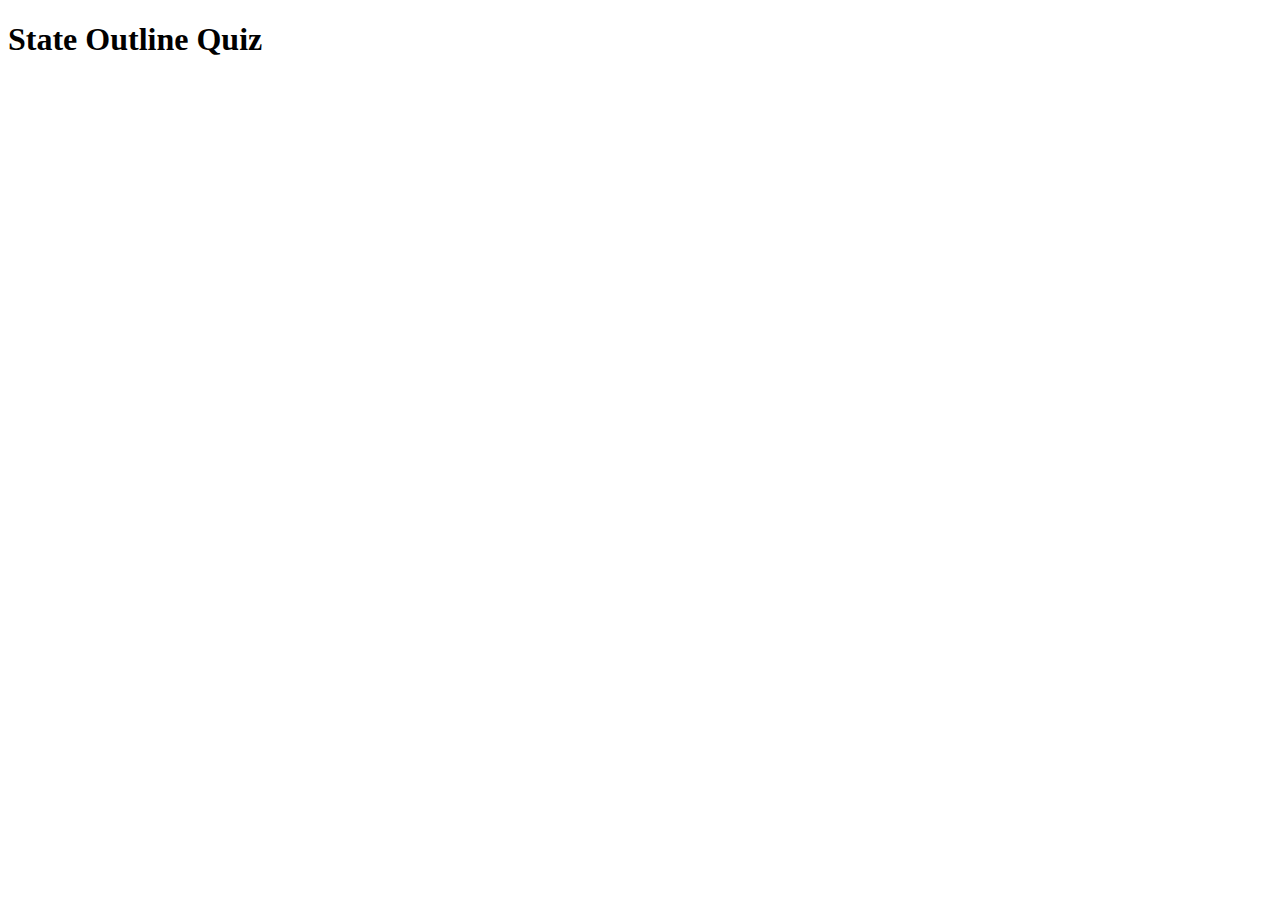
==== index.html @ 36a153f1 "added bolierplate code to HTML and set up divs for quiz sections" ====
<!DOCTYPE html>
<html lang="en">
<head>
    <meta charset="UTF-8">
    <meta name="viewport" content="width=device-width, initial-scale=1.0">
    <title>State Outline Quiz</title>
</head>
<body>
    <div id="quiz">
        <h1>State Outline Quiz</h1>
        <div id="questions">

        </div>
        <div id="choices">

        </div>
        <div id="results">

        </div>
    </div>
</body>
</html>
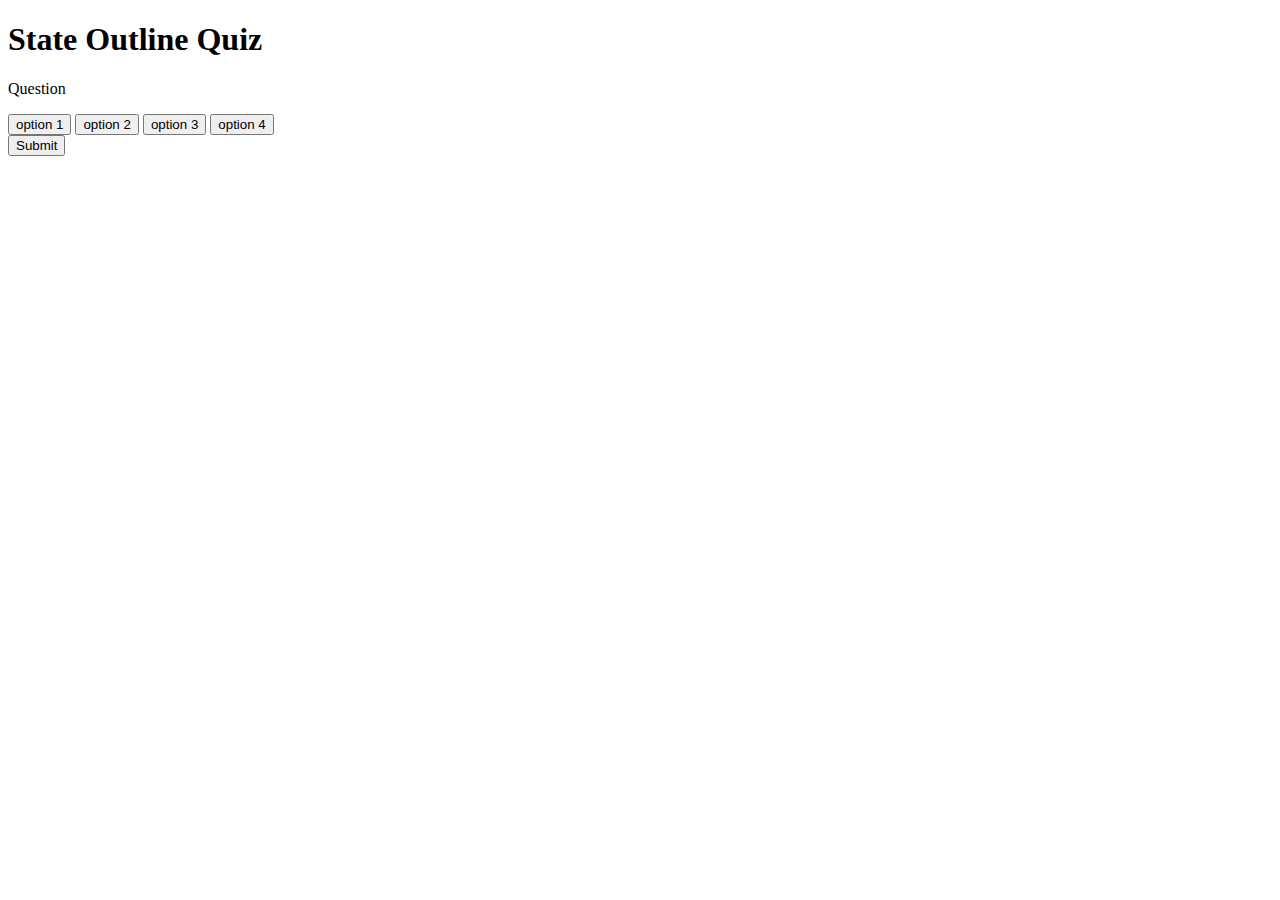
==== commit ce33fe6b: "added option buttons and more placeholder content to HTML" ====
--- a/index.html
+++ b/index.html
@@ -4,15 +4,23 @@
     <meta charset="UTF-8">
     <meta name="viewport" content="width=device-width, initial-scale=1.0">
     <title>State Outline Quiz</title>
+    <link rel="stylesheet" href="style.css">
 </head>
 <body>
     <div id="quiz">
         <h1>State Outline Quiz</h1>
         <div id="questions">
-
+            <p>Question</p>
         </div>
         <div id="choices">
-
+            <button class="btn">option 1</button>
+            <button class="btn">option 2</button>
+            <button class="btn">option 3</button>
+            <button class="btn">option 4</button>
+        </div>
+        <div id="action-buttons">
+            <input type="submit">
+            
         </div>
         <div id="results">
 
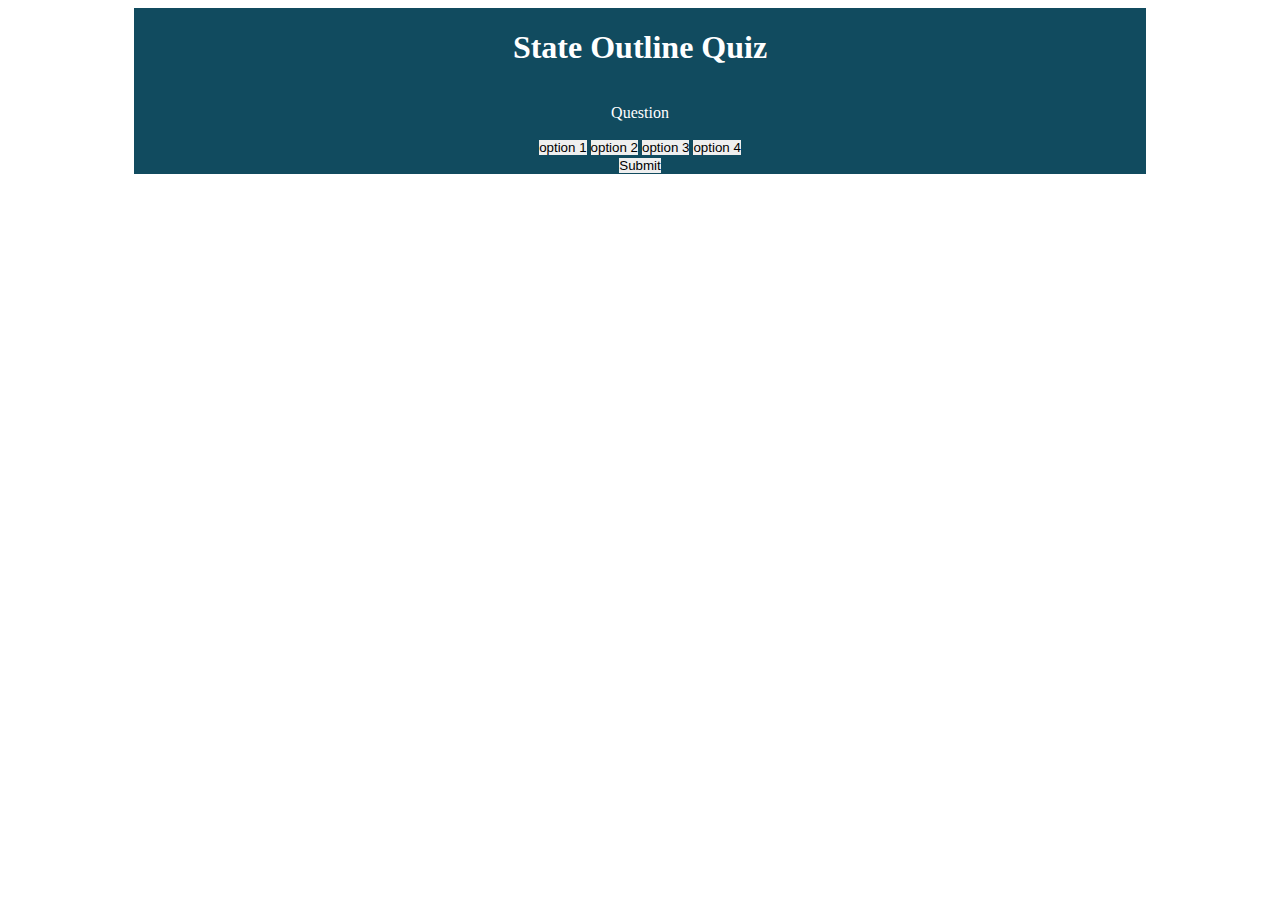
==== commit 584d3022: "added styling to index page" ====
--- a/index.html
+++ b/index.html
@@ -4,7 +4,7 @@
     <meta charset="UTF-8">
     <meta name="viewport" content="width=device-width, initial-scale=1.0">
     <title>State Outline Quiz</title>
-    <link rel="stylesheet" href="style.css">
+    <link rel="stylesheet" href="assets/css/style.css">
 </head>
 <body>
     <div id="quiz">
@@ -20,7 +20,7 @@
         </div>
         <div id="action-buttons">
             <input type="submit">
-            
+
         </div>
         <div id="results">
 
--- a/assets/css/style.css
+++ b/assets/css/style.css
@@ -0,0 +1,22 @@
+/* Global styles */
+* {
+    margin: o;
+    padding: 0;
+    border: none;
+}
+
+body {
+    background-color: #FFFFFF;
+    text-align: center;
+    color: #FFFFFF;
+}
+
+#quiz {
+    background-color: #114B5F;
+    width: 80%;
+    display: flex;
+    flex-direction: column;
+    justify-content: center;
+    align-items: center;
+    margin: 0 auto;
+}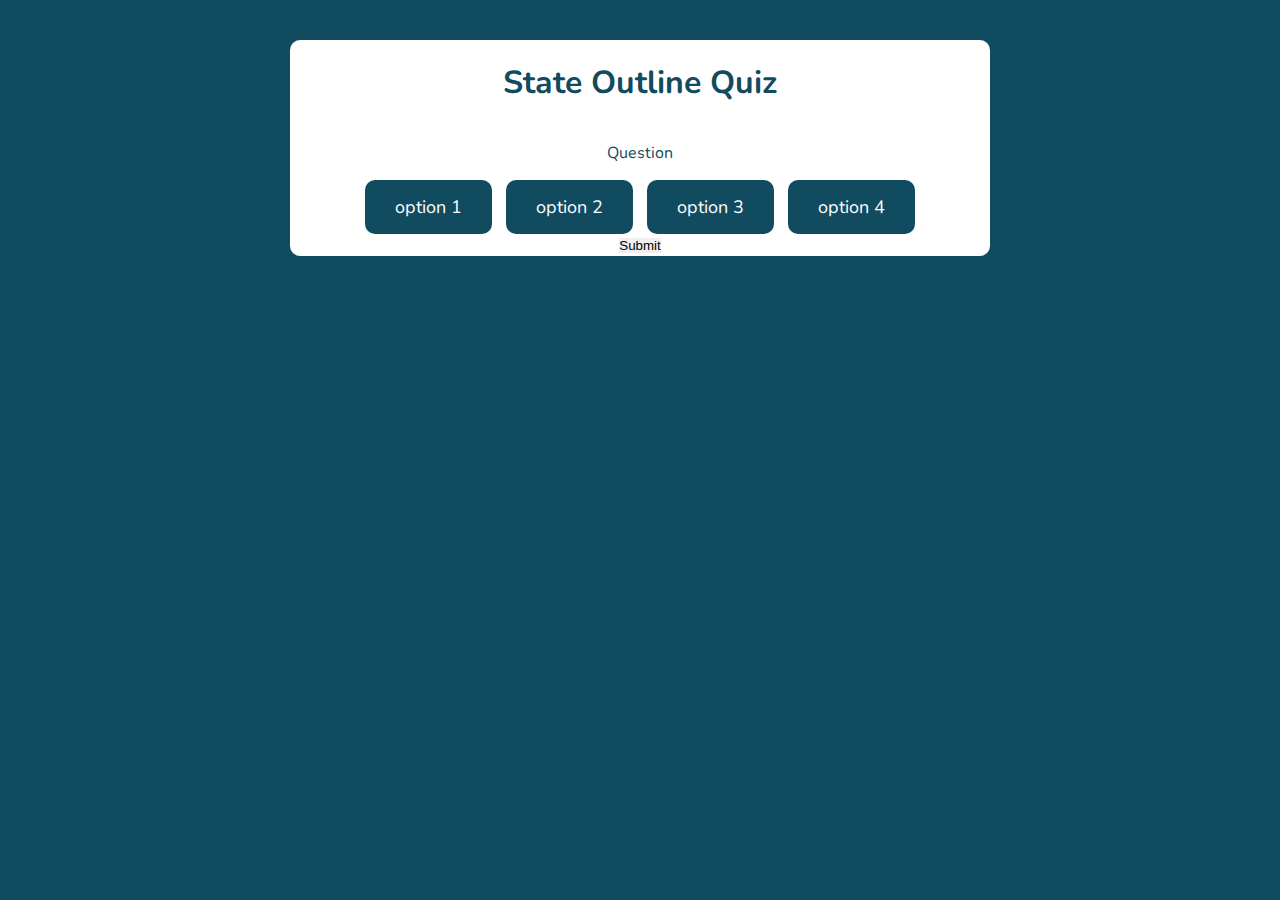
==== commit a863a133: "added more styling to quiz page" ====
--- a/index.html
+++ b/index.html
@@ -3,11 +3,15 @@
 <head>
     <meta charset="UTF-8">
     <meta name="viewport" content="width=device-width, initial-scale=1.0">
+     <!-- font awesome and google fonts -->
+    <link rel="preconnect" href="https://fonts.googleapis.com">
+    <link rel="preconnect" href="https://fonts.gstatic.com" crossorigin>
+    <link href="https://fonts.googleapis.com/css2?family=Nunito:ital,wght@0,200..1000;1,200..1000&display=swap" rel="stylesheet">
     <title>State Outline Quiz</title>
     <link rel="stylesheet" href="assets/css/style.css">
 </head>
 <body>
-    <div id="quiz">
+    <div id="quiz-box" >
         <h1>State Outline Quiz</h1>
         <div id="questions">
             <p>Question</p>
--- a/assets/css/style.css
+++ b/assets/css/style.css
@@ -6,17 +6,31 @@
 }
 
 body {
+    background-color: #114B5F;
+    text-align: center;
+    color: #114B5F;
+    font-family: 'nunito', sans-serif;
+}
+/* quiz area styling */
+#quiz-box {
     background-color: #FFFFFF;
-    text-align: center;
-    color: #FFFFFF;
-}
-
-#quiz {
-    background-color: #114B5F;
     width: 80%;
+    max-width: 700px;
     display: flex;
     flex-direction: column;
     justify-content: center;
     align-items: center;
-    margin: 0 auto;
+    margin: 40px auto;
+    border-radius: 10px;
+}
+
+.btn {
+    padding: 15px 30px;
+    background-color: #114B5F;
+    color: #FFFFFF;
+    border: none;
+    border-radius: 10px;
+    font-family: 'nunito', sans-serif;
+    font-size: 18px;
+    margin: 0 5px;
 }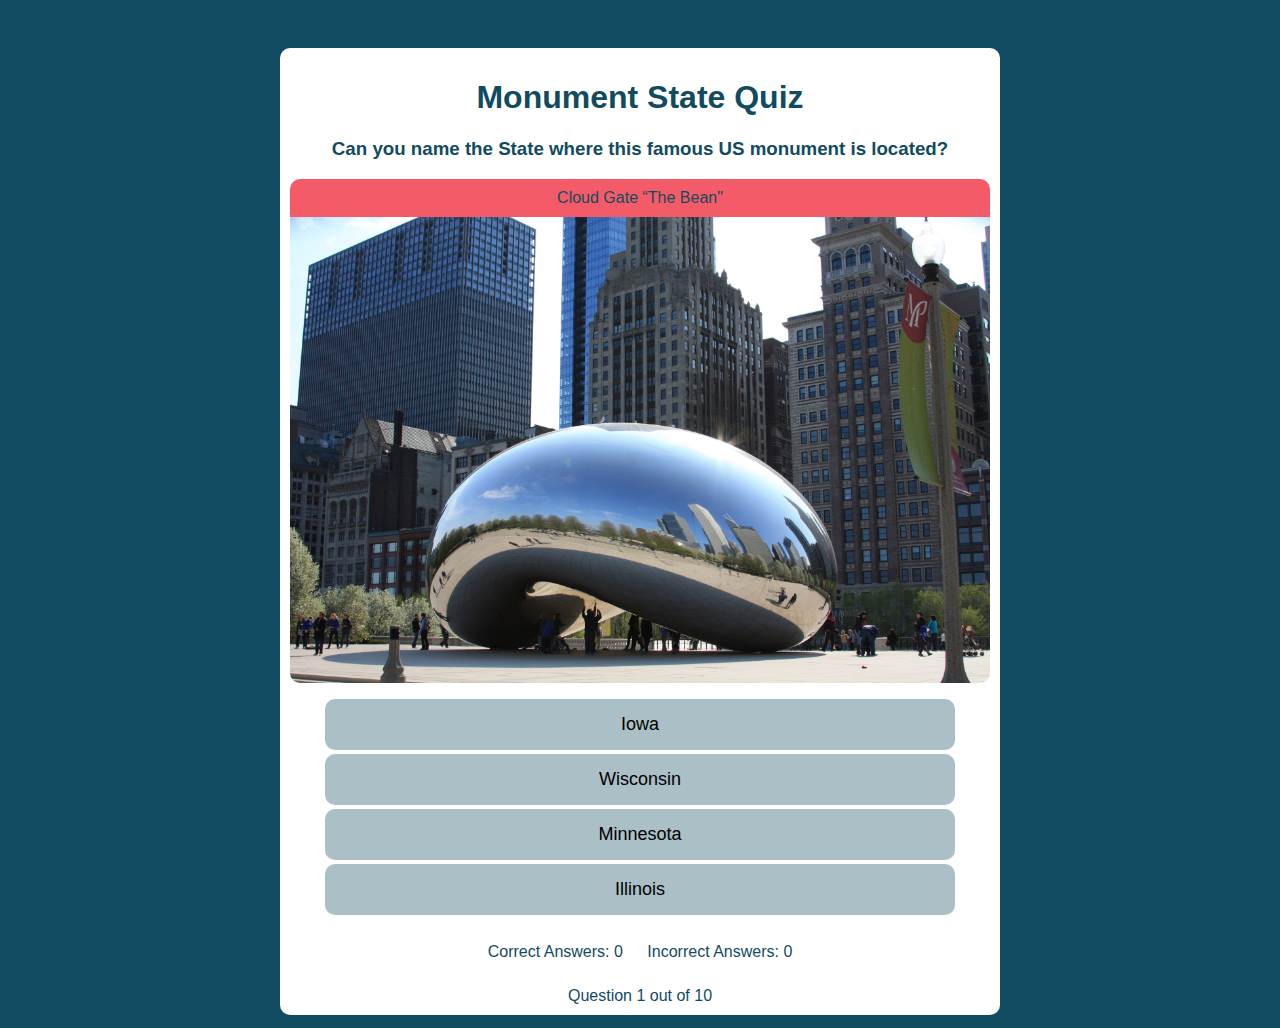
==== commit a6163eaa: "made whole host of changes. turned into testing site" ====
--- a/index.html
+++ b/index.html
@@ -1,34 +1,36 @@
 <!DOCTYPE html>
 <html lang="en">
+
 <head>
     <meta charset="UTF-8">
     <meta name="viewport" content="width=device-width, initial-scale=1.0">
-     <!-- font awesome and google fonts -->
-    <link rel="preconnect" href="https://fonts.googleapis.com">
-    <link rel="preconnect" href="https://fonts.gstatic.com" crossorigin>
-    <link href="https://fonts.googleapis.com/css2?family=Nunito:ital,wght@0,200..1000;1,200..1000&display=swap" rel="stylesheet">
-    <title>State Outline Quiz</title>
+    <title>US Monument Game</title>
     <link rel="stylesheet" href="assets/css/style.css">
 </head>
+
 <body>
-    <div id="quiz-box" >
-        <h1>State Outline Quiz</h1>
-        <div id="questions">
-            <p>Question</p>
-        </div>
-        <div id="choices">
-            <button class="btn">option 1</button>
-            <button class="btn">option 2</button>
-            <button class="btn">option 3</button>
-            <button class="btn">option 4</button>
-        </div>
-        <div id="action-buttons">
-            <input type="submit">
-
-        </div>
-        <div id="results">
-
+    <div id="quiz-container">
+        <!-- Existing div for the question -->
+        <div id="question-container">
+            <h1>Monument State Quiz</h1>
+            <h3>Can you name the State where this famous US monument is located?</h3>
+            <div id="monument-name"></div>
+            <img id="monument-img" src="" alt="Monument Image">
+            <div id="answers-container">
+                <!-- Existing buttons for answer options -->
+                <button id="answer-1" class="answer-btn"></button>
+                <button id="answer-2" class="answer-btn"></button>
+                <button id="answer-3" class="answer-btn"></button>
+                <button id="answer-4" class="answer-btn"></button>
+            </div>
+            <div class="score-area">
+                <p class="scores">Correct Answers: <span id="score">0</span></p>
+                <p class="scores">Incorrect Answers: <span id="incorrect">0</span></p>
+            </div>
+            <div id="question-number"></div>
         </div>
     </div>
+    <script src="assets/js/script.js"></script>
 </body>
+
 </html>--- a/assets/css/style.css
+++ b/assets/css/style.css
@@ -1,36 +1,98 @@
-/* Global styles */
+/*Imported font from Google fonts*/
+@import url('https://fonts.googleapis.com/css2?family=Nunito:ital,wght@0,200..1000;1,200..1000&display=swap')
+
 * {
-    margin: o;
+    margin: 0;
     padding: 0;
-    border: none;
+    box-sizing: border-box;
+    font-family: 'Nunito', sans-serif;
 }
+
 
 body {
     background-color: #114B5F;
     text-align: center;
     color: #114B5F;
     font-family: 'nunito', sans-serif;
-}
-/* quiz area styling */
-#quiz-box {
-    background-color: #FFFFFF;
-    width: 80%;
-    max-width: 700px;
     display: flex;
     flex-direction: column;
     justify-content: center;
     align-items: center;
-    margin: 40px auto;
-    border-radius: 10px;
 }
 
-.btn {
+
+#quiz-container {
+    background-color: #FFFFFF;
+    width: 80%;
+    max-width: 700px;
+    margin: 40px auto 5px;
+    border-radius: 10px;
+    padding: 10px;
+}
+
+#question-number {
+    font-size: 1rem;
+}
+
+#answers-container {
+    display: flex;
+    flex-direction: column;
+    justify-content: center;
+    align-items: center;
+}
+
+#monument-name {
+    border-radius: 10px 10px 0 0;
+    background-color: #F45B69;
+    padding: 10px 0;
+
+}
+
+#monument-img {
+    margin: 0 auto;
+    text-align: center;
+    max-width: 100%;
+    max-height: 500px;
+    border-radius: 0 0 10px 10px;
+    margin: 0 0 10px;
+}
+
+.answer-btn {
+    background-color: #114c5f5b;
+    color: #000000;
+    width: 90%;
+    margin: 0 auto;
     padding: 15px 30px;
-    background-color: #114B5F;
-    color: #FFFFFF;
     border: none;
     border-radius: 10px;
-    font-family: 'nunito', sans-serif;
     font-size: 18px;
-    margin: 0 5px;
-}+    margin: 2px 5px;
+}
+
+.answer-btn:hover {
+    background-color: #F45B69;
+}
+
+#nav-btn-container {
+    display: flex;
+    width: 80%;
+    margin: 0 auto;
+}
+
+.nav-btn {
+    width: 50%;
+    border: none;
+    border-radius: 10px;
+    font-size: 1rem;
+    margin: 2px 5px;
+    padding: 15px 0;
+}
+
+.nav-btn:hover {
+    background-color: #F45B69;
+}
+
+.scores {
+    display: inline-block;
+    padding: 10px;
+}
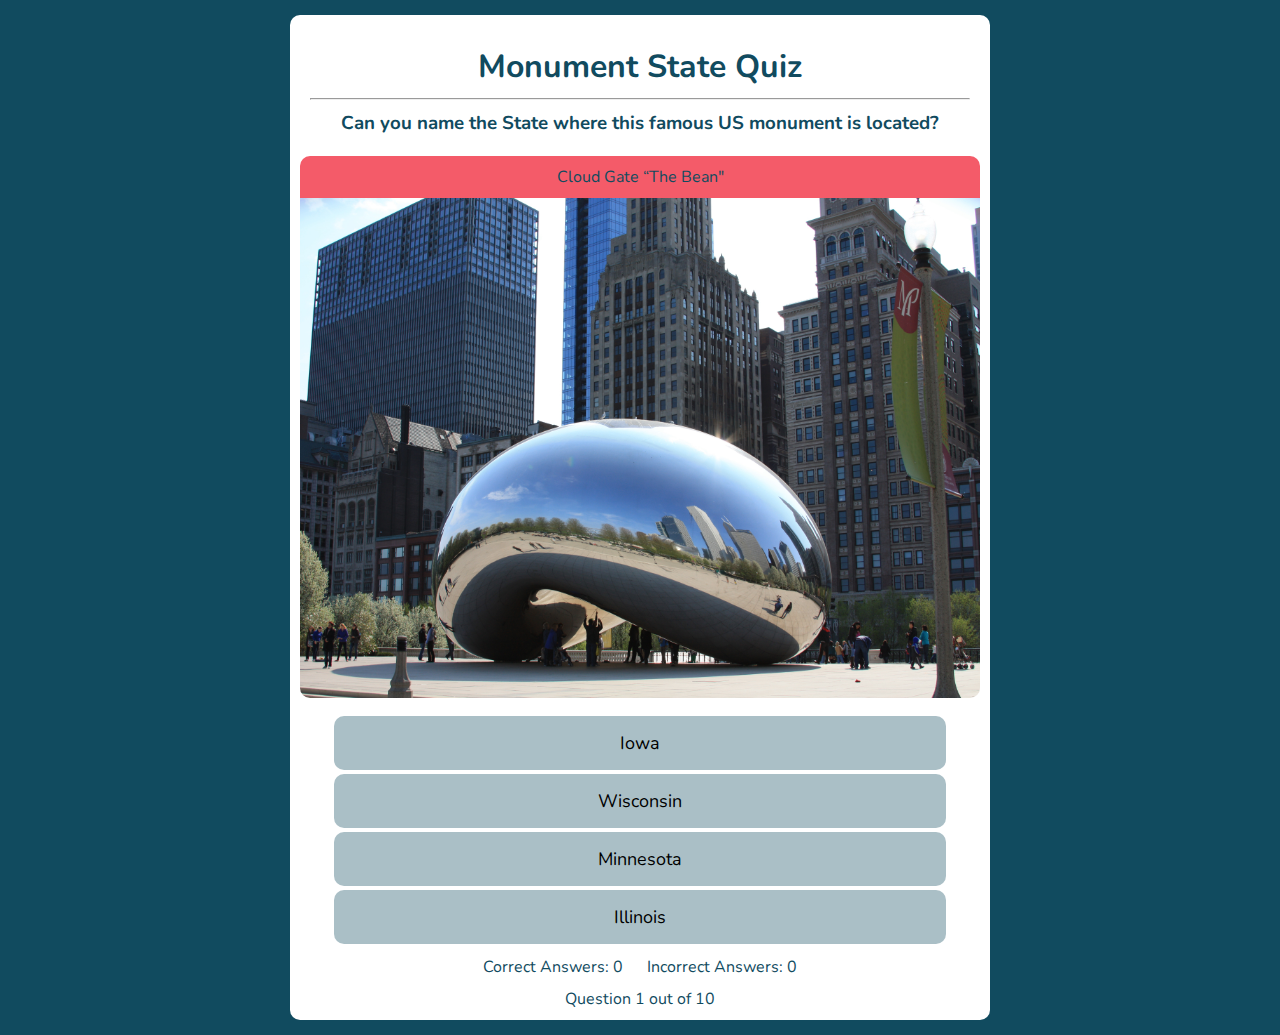
==== commit f4948c09: "added styling to make html dynamic" ====
--- a/index.html
+++ b/index.html
@@ -12,8 +12,11 @@
     <div id="quiz-container">
         <!-- Existing div for the question -->
         <div id="question-container">
-            <h1>Monument State Quiz</h1>
-            <h3>Can you name the State where this famous US monument is located?</h3>
+            <div class="title">
+                <h1>Monument State Quiz</h1>
+                <hr>
+                <h3>Can you name the State where this famous US monument is located?</h3>
+            </div>
             <div id="monument-name"></div>
             <img id="monument-img" src="" alt="Monument Image">
             <div id="answers-container">
--- a/assets/css/style.css
+++ b/assets/css/style.css
@@ -1,5 +1,5 @@
 /*Imported font from Google fonts*/
-@import url('https://fonts.googleapis.com/css2?family=Nunito:ital,wght@0,200..1000;1,200..1000&display=swap')
+@import url('https://fonts.googleapis.com/css2?family=Nunito:ital,wght@0,200..1000;1,200..1000&display=swap');
 
 * {
     margin: 0;
@@ -23,10 +23,19 @@
 
 #quiz-container {
     background-color: #FFFFFF;
-    width: 80%;
+    width: 90%;
     max-width: 700px;
-    margin: 40px auto 5px;
+    margin: 15px auto;
     border-radius: 10px;
+    padding: 10px;
+}
+
+.title {
+    padding: 10px;
+}
+
+.title h1,
+.title h3 {
     padding: 10px;
 }
 
@@ -52,6 +61,7 @@
     margin: 0 auto;
     text-align: center;
     max-width: 100%;
+    height: 100%;
     max-height: 500px;
     border-radius: 0 0 10px 10px;
     margin: 0 0 10px;
@@ -67,6 +77,7 @@
     border-radius: 10px;
     font-size: 18px;
     margin: 2px 5px;
+    cursor: pointer;
 }
 
 .answer-btn:hover {
@@ -96,3 +107,18 @@
     display: inline-block;
     padding: 10px;
 }
+
+/* Media query: tablets and larger (768px and up) */
+@media screen and (min-width: 768px) {
+
+    #quiz-container {
+        width: 80%;
+    }
+
+    #monument-img {
+        max-width: 100%;
+        height: 500px;
+        max-height: 500px;
+    }
+
+}